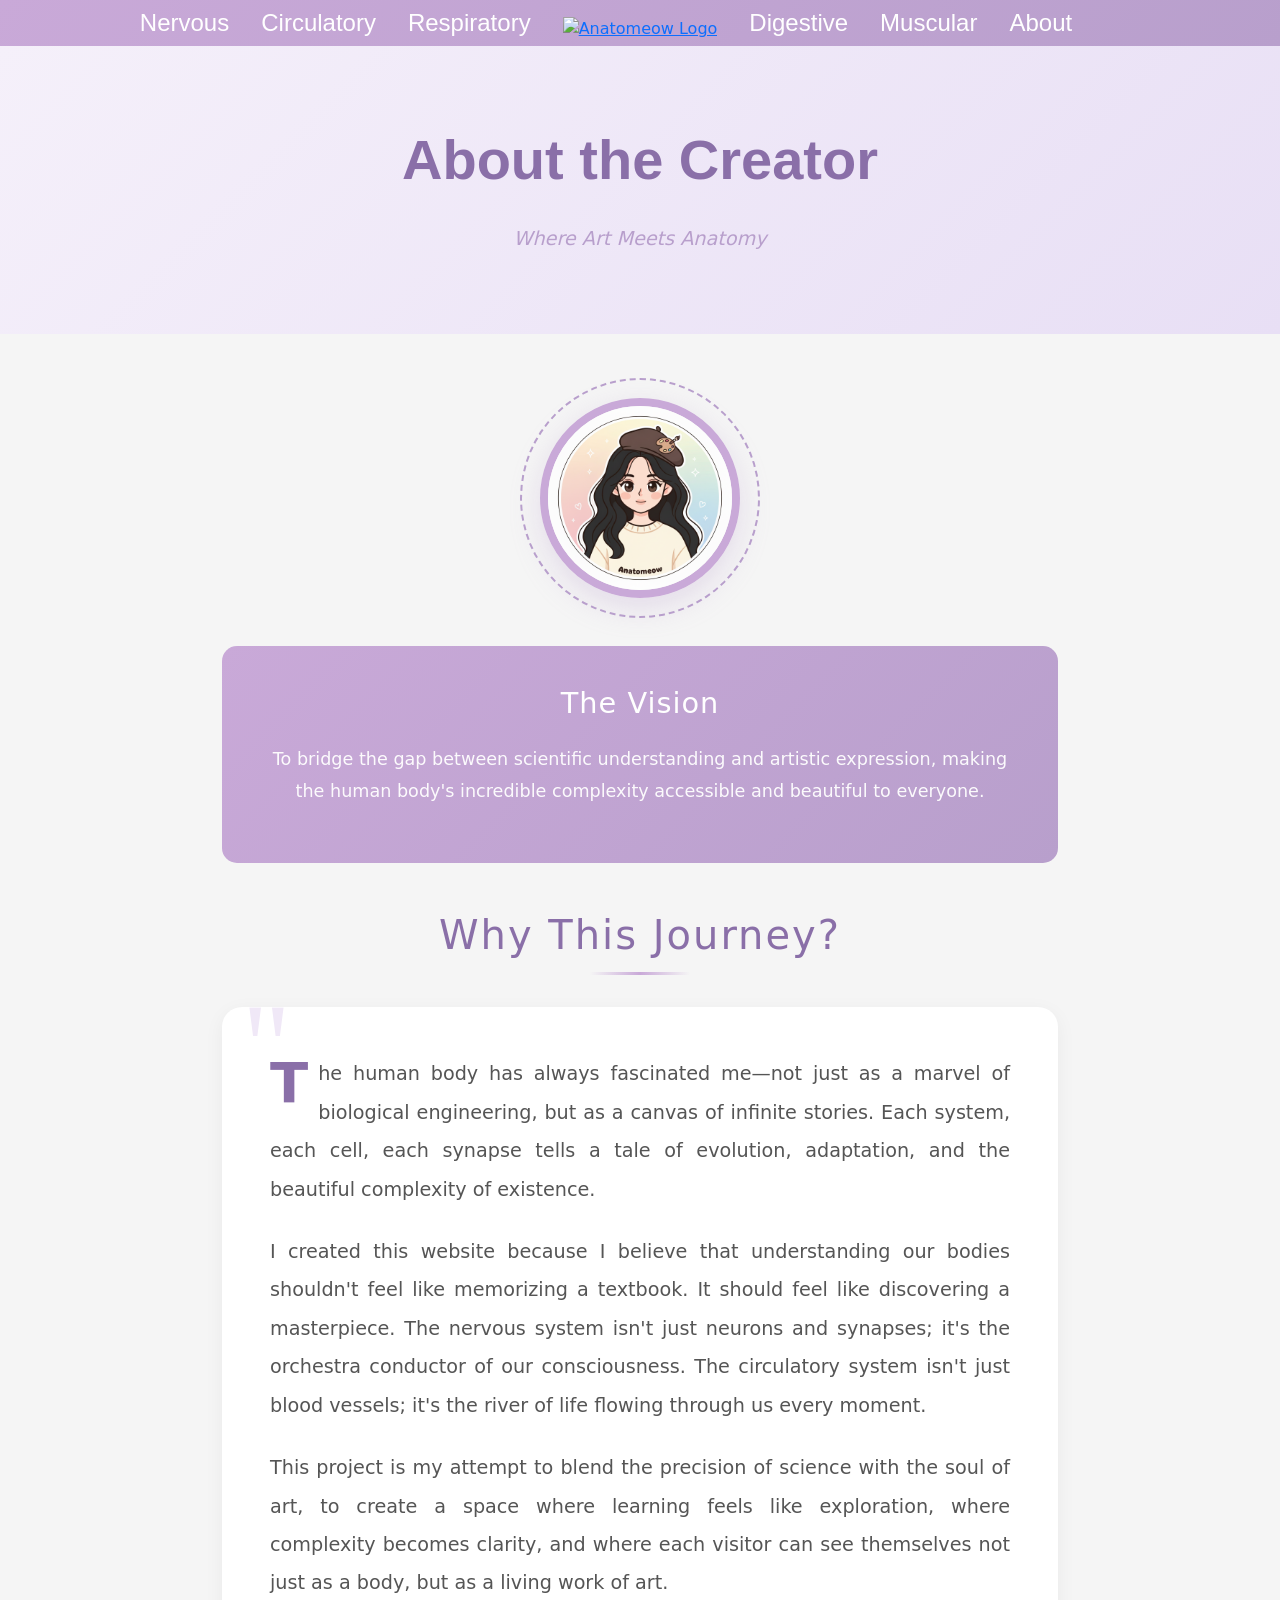
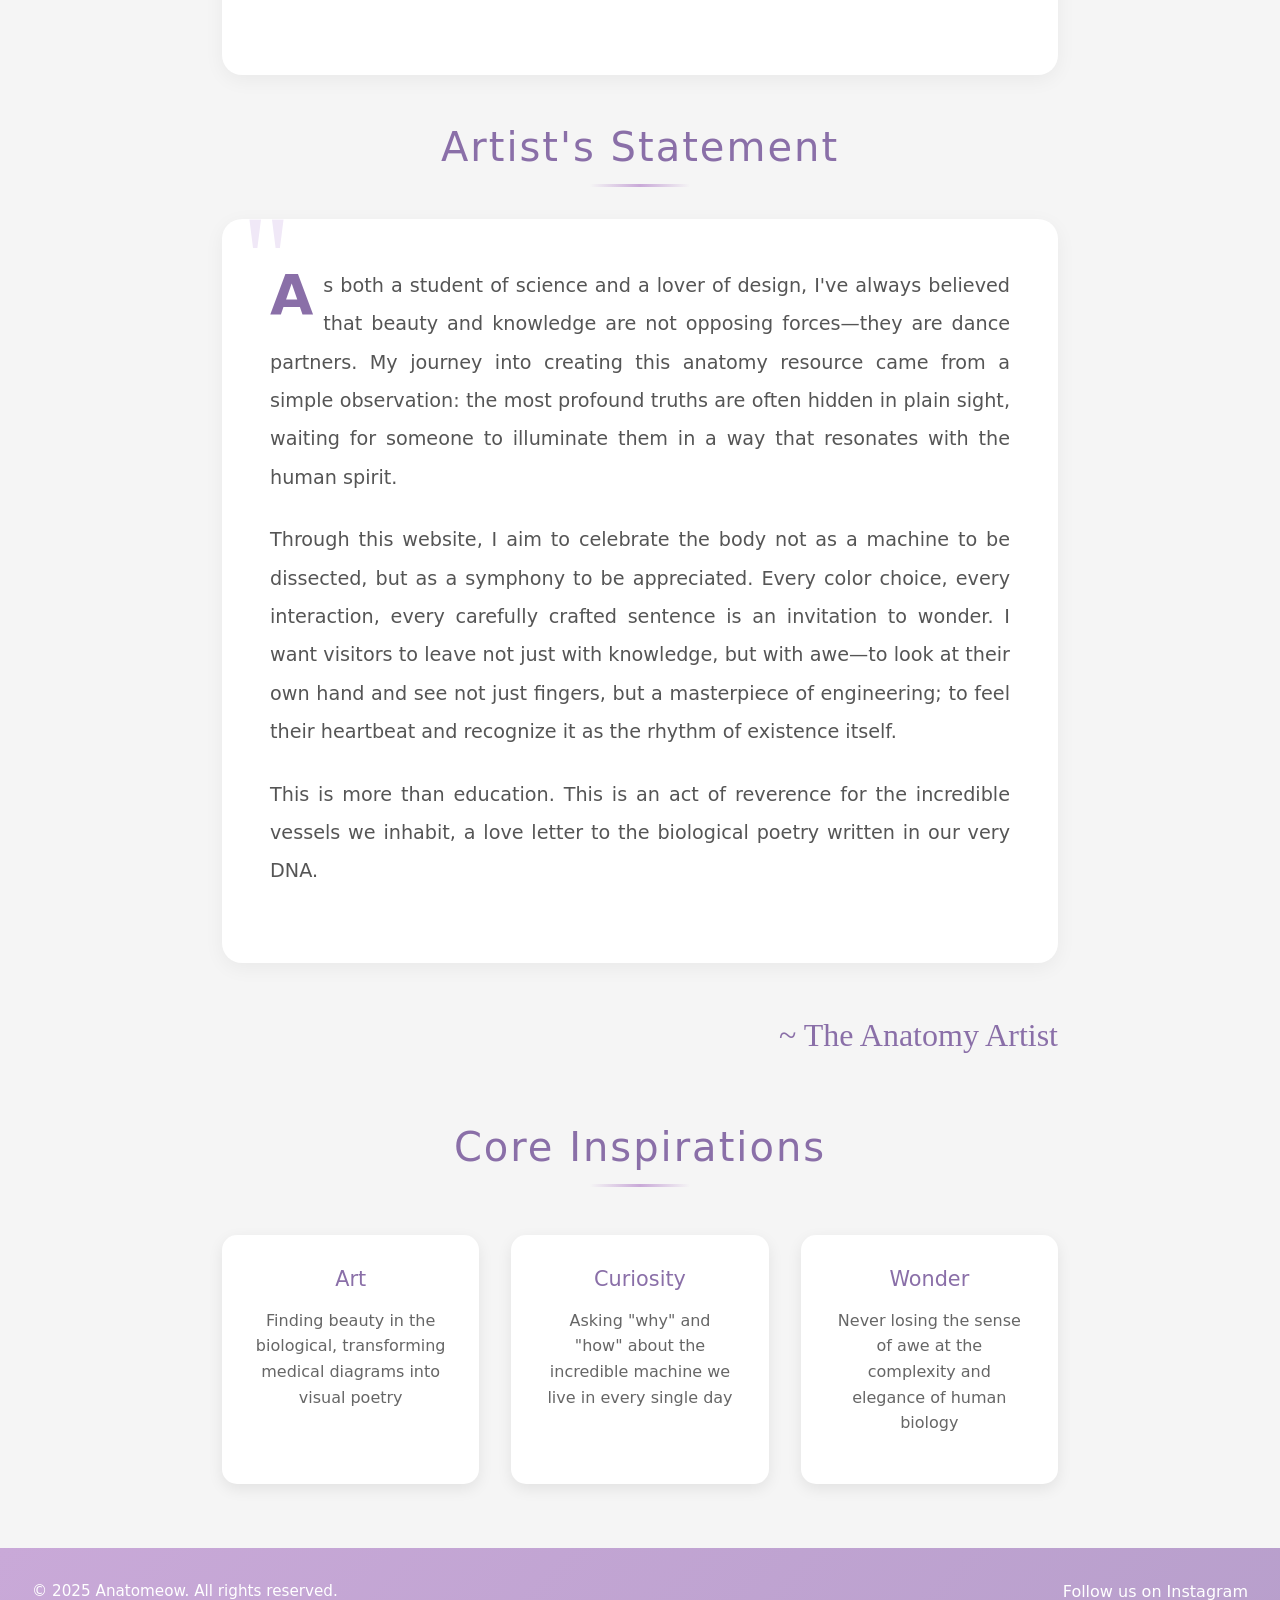
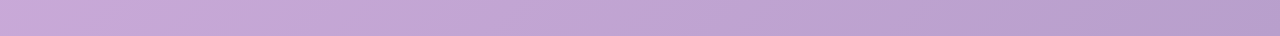
==== about.html @ 86edbc6d "alpha 0.1" ====
<!DOCTYPE html>
<html lang="en">
<head>
    <meta charset="UTF-8">
    <meta name="viewport" content="width=device-width, initial-scale=1.0">
    <title>About - Anatomeow</title>
    <link href="https://cdn.jsdelivr.net/npm/bootstrap@5.3.0/dist/css/bootstrap.min.css" rel="stylesheet">
    <link href="https://fonts.cdnfonts.com/css/more-sugar" rel="stylesheet">
    <link rel="stylesheet" href="css/icons.min.css">
    <link rel="stylesheet" href="css/styles.min.css">
</head>
<body>
    <!-- Header Placeholder -->
    <div id="header-placeholder"></div>

    <!-- Hero Section -->
    <section class="about-hero">
        <div class="container">
            <h1 class="detail-title" style="color: #8a6fa8;">About the Creator</h1>
            <p style="font-size: 1.2rem; color: #b89fcc; font-style: italic;">Where Art Meets Anatomy</p>
        </div>
    </section>

    <!-- Main Content -->
    <main class="main-content">
        <div class="about-container">
            <!-- Author Photo -->
            <div class="author-photo-wrapper">
                <div class="decorative-circle"></div>
                <img src="images/selfie.png" alt="Author Photo" class="author-photo" id="authorPhoto">
            </div>

            <!-- Mission Statement -->
            <div class="mission-box">
                <h3>The Vision</h3>
                <p>To bridge the gap between scientific understanding and artistic expression, making the human body's incredible complexity accessible and beautiful to everyone.</p>
            </div>

            <!-- Why This Website -->
            <h2 class="section-title">Why This Journey?</h2>
            <div class="artist-statement">
                <p>The human body has always fascinated me—not just as a marvel of biological engineering, but as a canvas of infinite stories. Each system, each cell, each synapse tells a tale of evolution, adaptation, and the beautiful complexity of existence.</p>
                
                <p>I created this website because I believe that understanding our bodies shouldn't feel like memorizing a textbook. It should feel like discovering a masterpiece. The nervous system isn't just neurons and synapses; it's the orchestra conductor of our consciousness. The circulatory system isn't just blood vessels; it's the river of life flowing through us every moment.</p>
                
                <p>This project is my attempt to blend the precision of science with the soul of art, to create a space where learning feels like exploration, where complexity becomes clarity, and where each visitor can see themselves not just as a body, but as a living work of art.</p>
            </div>

            <!-- Personal Statement -->
            <h2 class="section-title">Artist's Statement</h2>
            <div class="artist-statement">
                <p>As both a student of science and a lover of design, I've always believed that beauty and knowledge are not opposing forces—they are dance partners. My journey into creating this anatomy resource came from a simple observation: the most profound truths are often hidden in plain sight, waiting for someone to illuminate them in a way that resonates with the human spirit.</p>
                
                <p>Through this website, I aim to celebrate the body not as a machine to be dissected, but as a symphony to be appreciated. Every color choice, every interaction, every carefully crafted sentence is an invitation to wonder. I want visitors to leave not just with knowledge, but with awe—to look at their own hand and see not just fingers, but a masterpiece of engineering; to feel their heartbeat and recognize it as the rhythm of existence itself.</p>
                
                <p>This is more than education. This is an act of reverence for the incredible vessels we inhabit, a love letter to the biological poetry written in our very DNA.</p>
            </div>

            <div class="signature">~ The Anatomy Artist</div>

            <!-- Inspiration -->
            <h2 class="section-title" style="margin-top: 4rem;">Core Inspirations</h2>
            <div class="inspiration-grid">
                <div class="inspiration-card">
                    <i class="bi bi-palette"></i>
                    <h4>Art</h4>
                    <p>Finding beauty in the biological, transforming medical diagrams into visual poetry</p>
                </div>
                <div class="inspiration-card">
                    <i class="bi bi-lightbulb"></i>
                    <h4>Curiosity</h4>
                    <p>Asking "why" and "how" about the incredible machine we live in every single day</p>
                </div>
                <div class="inspiration-card">
                    <i class="bi bi-heart-pulse"></i>
                    <h4>Wonder</h4>
                    <p>Never losing the sense of awe at the complexity and elegance of human biology</p>
                </div>
            </div>
        </div>
    </main>

    <!-- Footer Placeholder -->
    <div id="footer-placeholder"></div>

    <script src="https://cdn.jsdelivr.net/npm/bootstrap@5.3.0/dist/js/bootstrap.bundle.min.js"></script>
    <script src="scripts/common.js"></script>
    <script>
        async function initPage() {
            await loadHeaderFooter();
        }
        
        if (document.readyState === 'loading') {
            document.addEventListener('DOMContentLoaded', initPage);
        } else {
            initPage();
        }
    </script>
</body>
</html>
---- css/icons.min.css ----
@font-face{font-display:block;font-family:icomoon;src:url('./fonts/icons.woff?nrtchb') format('woff')}.bi::before,[class*=" bi-"]::before,[class^=bi-]::before{display:inline-block;font-family:icomoon!important;font-style:normal;font-weight:400!important;font-variant:normal;text-transform:none;line-height:1;vertical-align:-.125em;-webkit-font-smoothing:antialiased;-moz-osx-font-smoothing:grayscale}.bi-chevron-right:before{content:"\e900"}.bi-chevron-left:before{content:"\e901"}.bi-list:before{content:"\e902"}.bi-shield:before{content:"\e903"}.bi-pancreas:before{content:"\e904"}.bi-gallbladder:before{content:"\e905"}.bi-stomach:before{content:"\e906"}.bi-pharynx:before{content:"\e907"}.bi-larynx:before{content:"\e908"}.bi-mouth:before{content:"\e909"}.bi-lungs:before{content:"\e90a"}.bi-trachea:before{content:"\e90b"}.bi-circulatory:before{content:"\e90c"}.bi-flow:before{content:"\e90d"}.bi-circle-flow:before{content:"\e90e"}.bi-brain-head:before{content:"\e90f"}.bi-brain-nerves:before{content:"\e910"}.bi-brain-dience:before{content:"\e911"}.bi-brain:before{content:"\e912"}.bi-blood-vessel:before{content:"\e913"}.bi-blood-drop:before{content:"\e914"}.bi-heart-organ:before{content:"\e915"}.bi-spine:before{content:"\e916"}.bi-head:before{content:"\e917"}.bi-liver:before{content:"\e918"}.bi-colon:before{content:"\e919"}.bi-neurology:before{content:"\e91a"}.bi-nerve:before{content:"\e91b"}.bi-book:before{content:"\e91c"}.bi-nose:before{content:"\e91d"}.bi-throat:before{content:"\e91e"}
---- css/styles.min.css ----
body{display:flex;flex-direction:column;min-height:100vh;margin:0}.header{background:linear-gradient(135deg,#c9a9d8 0,#b89fcc 100%);padding:.3rem 0;box-shadow:0 2px 10px rgba(0,0,0,.1)}.header-container{display:flex;align-items:flex-end;justify-content:space-between;max-width:1400px;margin:0 auto;padding:0 2rem}.logo-section{flex:0 0 auto}.logo-section img{width:160px;height:auto;cursor:pointer;object-fit:contain}.nav-left,.nav-right{display:flex;gap:2rem;flex:1;align-items:flex-end}.nav-left{justify-content:flex-end;padding-right:2rem}.nav-right{justify-content:flex-start;padding-left:2rem}.nav-link{color:#fff!important;text-decoration:none;font-family:'More Sugar',sans-serif;font-size:1.5rem;transition:all .3s ease;white-space:nowrap;position:relative}.nav-link:hover{font-size:1.7rem;font-weight:700}.mobile-menu-toggle{display:none;background:0 0;border:none;color:#fff;font-size:2rem;cursor:pointer}.mobile-nav{display:none;background:linear-gradient(135deg,#c9a9d8 0,#b89fcc 100%);padding:1rem 2rem}.mobile-nav.show{display:block}.mobile-nav a{display:block;padding:.75rem 0;color:#fff!important;text-decoration:none;font-family:'More Sugar';font-size:1.3rem;font-style:italic;border-bottom:1px solid rgba(255,255,255,.2);transition:all .3s ease}.mobile-nav a:hover{font-size:1.5rem;font-weight:700;padding-left:.5rem}.main-content{flex:1;background-color:#f5f5f5;padding:1rem 0}.home-hero{background:linear-gradient(135deg,#f5f0fa 0,#e8dff5 100%);padding:4rem 2rem;text-align:center;position:relative;overflow:hidden}.home-hero::before{content:'';position:absolute;top:-50%;right:-10%;width:500px;height:500px;background:radial-gradient(circle,rgba(201,169,216,.1) 0,transparent 70%);border-radius:50%;pointer-events:none}.home-hero::after{content:'';position:absolute;bottom:-50%;left:-10%;width:500px;height:500px;background:radial-gradient(circle,rgba(201,169,216,.1) 0,transparent 70%);border-radius:50%;pointer-events:none}.hero-content{max-width:800px;margin:0 auto;position:relative;z-index:1}.hero-title{font-size:3.5rem;font-family:'More Sugar',sans-serif;font-weight:300;color:#8a6fa8;letter-spacing:3px;margin-bottom:1rem;animation:fadeInDown 1s ease}.hero-subtitle{font-size:1.8rem;color:#b89fcc;font-style:italic;font-family:'Brush Script MT',cursive;margin-bottom:2rem;animation:fadeInUp 1s ease .2s both}.hero-divider{width:100px;height:3px;background:linear-gradient(90deg,transparent,#c9a9d8,transparent);margin:0 auto 2rem;animation:fadeIn 1s ease .4s both}.hero-description{font-size:1.2rem;line-height:1.8;color:#666;max-width:600px;margin:0 auto;animation:fadeIn 1s ease .6s both}@keyframes fadeInDown{from{opacity:0;transform:translateY(-30px)}to{opacity:1;transform:translateY(0)}}@keyframes fadeInUp{from{opacity:0;transform:translateY(30px)}to{opacity:1;transform:translateY(0)}}@keyframes fadeIn{from{opacity:0}to{opacity:1}}.systems-container{max-width:1400px;margin:0 auto;padding:0 2rem}.systems-row{display:flex;gap:2rem;justify-content:center;flex-wrap:wrap}.system-card{flex:1 1 auto;min-width:180px;max-width:220px;cursor:pointer;transition:transform .3s ease;text-decoration:none}.system-card:hover{transform:translateY(-10px)}.system-card img{width:100%;height:auto;border-radius:15px;box-shadow:0 4px 15px rgba(0,0,0,.1)}.system-name{text-align:center;margin-top:1rem;font-family:'More Sugar',cursive;font-size:1.5rem;font-style:italic}.system-card:first-child .system-name{color:#9b7fb9}.system-card:nth-child(2) .system-name{color:#e89b9b}.system-card:nth-child(3) .system-name{color:#8bc9d9}.system-card:nth-child(4) .system-name{color:#a8c99b}.system-card:nth-child(5) .system-name{color:#e8a8c9}.detail-container{max-width:1400px;margin:0 auto;padding:0 2rem}.detail-title{font-size:3.5rem;font-weight:700;color:#333;margin-bottom:2rem;margin-top:1rem;text-align:center;font-family:'More Sugar',sans-serif}.detail-subtitle{font-size:1.3rem;color:#666;text-align:center;margin-bottom:3rem}.icon-menu-container{position:relative;margin:1rem 0 1rem 0}.scroll-arrow{position:absolute;top:50%;transform:translateY(-50%);background:rgba(255,255,255,.95);border:1px solid #ddd;border-radius:50%;width:40px;height:40px;display:flex;align-items:center;justify-content:center;cursor:pointer;z-index:10;transition:all .3s ease;box-shadow:0 2px 8px rgba(0,0,0,.1)}.scroll-arrow:hover{background:#fff;box-shadow:0 4px 12px rgba(0,0,0,.15)}.scroll-arrow.left{left:-20px}.scroll-arrow.right{right:-20px}.scroll-arrow i{font-size:1.2rem;color:#333}.scroll-arrow.hidden{display:none}.icon-menu-wrapper{overflow-x:auto;overflow-y:hidden;scrollbar-width:none;-ms-overflow-style:none;scroll-behavior:smooth}.icon-menu-wrapper::-webkit-scrollbar{display:none}.icon-menu{display:flex;gap:1.5rem;padding:1rem 0;justify-content:center;min-width:min-content;margin:0 auto}.icon-item{display:flex;flex-direction:column;align-items:center;cursor:pointer;transition:transform .3s ease;min-width:100px}.icon-item:hover{transform:translateY(-5px)}.icon-item.active{transform:translateY(-5px)}.icon-circle{width:80px;height:80px;border-radius:50%;background-color:#e8e8e8;display:flex;align-items:center;justify-content:center;margin-bottom:.75rem;transition:background-color .3s ease}.icon-circle i{font-size:2.5rem;color:#666}.icon-item.active .icon-circle i{color:#fff}.icon-label{font-size:.95rem;color:#666;text-align:center;font-weight:500}.nervous-page .detail-title{color:#9b7fb9}.nervous-page .icon-item.active .icon-circle{background-color:#9b7fb9}.nervous-page .icon-item.active .icon-label{color:#9b7fb9;font-weight:600}.circulatory-page .detail-title{color:#e89b9b}.circulatory-page .icon-item.active .icon-circle{background-color:#e89b9b}.circulatory-page .icon-item.active .icon-label{color:#e89b9b;font-weight:600}.respiratory-page .detail-title{color:#8bc9d9}.respiratory-page .icon-item.active .icon-circle{background-color:#8bc9d9}.respiratory-page .icon-item.active .icon-label{color:#8bc9d9;font-weight:600}.digestive-page .detail-title{color:#a8c99b}.digestive-page .icon-item.active .icon-circle{background-color:#a8c99b}.digestive-page .icon-item.active .icon-label{color:#a8c99b;font-weight:600}.muscular-page .detail-title{color:#e8a8c9}.muscular-page .icon-item.active .icon-circle{background-color:#e8a8c9}.muscular-page .icon-item.active .icon-label{color:#e8a8c9;font-weight:600}.main-image-container{text-align:center;margin:3rem 0;background:#fff;padding:3rem;border-radius:20px}.main-image{max-width:100%;height:auto;max-height:900px;object-fit:contain}.text-menu-container{position:relative;margin:3rem 0;border-bottom:1px solid #e0e0e0}.text-menu-wrapper{overflow-x:auto;scrollbar-width:none;-ms-overflow-style:none;scroll-behavior:smooth}.text-menu-wrapper::-webkit-scrollbar{display:none}.text-menu{display:flex;gap:2rem;justify-content:center;min-width:min-content;margin:0 auto}.text-menu-item{padding:1rem .5rem;cursor:pointer;border-bottom:3px solid transparent;transition:all .3s ease;white-space:nowrap;font-size:1.1rem;color:#666;font-weight:500}.nervous-page .text-menu-item.active,.nervous-page .text-menu-item:hover{color:#9b7fb9}.nervous-page .text-menu-item.active{border-bottom-color:#9b7fb9;font-weight:600}.circulatory-page .text-menu-item.active,.circulatory-page .text-menu-item:hover{color:#e89b9b}.circulatory-page .text-menu-item.active{border-bottom-color:#e89b9b;font-weight:600}.respiratory-page .text-menu-item.active,.respiratory-page .text-menu-item:hover{color:#8bc9d9}.respiratory-page .text-menu-item.active{border-bottom-color:#8bc9d9;font-weight:600}.digestive-page .text-menu-item.active,.digestive-page .text-menu-item:hover{color:#a8c99b}.digestive-page .text-menu-item.active{border-bottom-color:#a8c99b;font-weight:600}.muscular-page .text-menu-item.active,.muscular-page .text-menu-item:hover{color:#e8a8c9}.muscular-page .text-menu-item.active{border-bottom-color:#e8a8c9;font-weight:600}.content-section{background:#fff;padding:3rem;border-radius:20px;margin:2rem 0}.content-section h3{font-size:2rem;color:#333;margin-bottom:1.5rem}.content-section p{font-size:1.1rem;line-height:1.8;color:#666}.action-buttons{display:flex;gap:1.5rem;justify-content:center;margin:3rem 0}.btn-primary-custom{background:linear-gradient(135deg,#c9a9d8 0,#b89fcc 100%);color:#fff;padding:.875rem 2rem;border-radius:25px;border:none;font-size:1.1rem;cursor:pointer;transition:all .3s ease;text-decoration:none;display:inline-block;text-align:center}.btn-primary-custom:hover{background:linear-gradient(135deg,#b89fcc 0,#a88ebc 100%);transform:translateY(-2px);box-shadow:0 4px 12px rgba(185,159,204,.4)}footer{background:linear-gradient(135deg,#c9a9d8 0,#b89fcc 100%);color:#fff;padding:2rem 0;margin-top:auto}.footer-content{max-width:1400px;margin:0 auto;padding:0 2rem;display:flex;justify-content:space-between;align-items:center}.copyright{font-size:.95rem}.instagram-link{color:#fff;text-decoration:none;display:flex;align-items:center;gap:.5rem;transition:opacity .3s}.instagram-link:hover{opacity:.8}.instagram-link i{font-size:1.5rem}.about-hero{background:linear-gradient(135deg,#f5f0fa 0,#e8dff5 100%);padding:4rem 0;text-align:center}.about-container{max-width:900px;margin:0 auto;padding:3rem 2rem}.author-photo-wrapper{text-align:center;margin-bottom:3rem;position:relative}.author-photo{width:200px;height:200px;border-radius:50%;object-fit:cover;border:8px solid #c9a9d8;box-shadow:0 10px 30px rgba(185,159,204,.3);transition:transform .3s ease}.author-photo:hover{transform:scale(1.05)}.decorative-circle{position:absolute;width:240px;height:240px;border:2px dashed #b89fcc;border-radius:50%;top:50%;left:50%;transform:translate(-50%,-50%);animation:rotate 20s linear infinite;pointer-events:none}@keyframes rotate{from{transform:translate(-50%,-50%) rotate(0)}to{transform:translate(-50%,-50%) rotate(360deg)}}.section-title{font-size:2.5rem;color:#8a6fa8;margin-bottom:2rem;text-align:center;font-weight:300;letter-spacing:2px;position:relative;padding-bottom:1rem}.section-title::after{content:'';position:absolute;bottom:0;left:50%;transform:translateX(-50%);width:100px;height:3px;background:linear-gradient(90deg,transparent,#c9a9d8,transparent)}.artist-statement{background:#fff;padding:3rem;border-radius:20px;box-shadow:0 5px 20px rgba(0,0,0,.05);margin-bottom:3rem;position:relative;overflow:hidden}.artist-statement::before{content:'"';position:absolute;top:-20px;left:20px;font-size:120px;color:#f0e8f7;font-family:Georgia,serif;line-height:1}.artist-statement p{font-size:1.2rem;line-height:2;color:#555;margin-bottom:1.5rem;text-align:justify;position:relative;z-index:1}.artist-statement p:first-of-type::first-letter{font-size:3.5rem;font-weight:700;float:left;line-height:1;margin-right:10px;color:#8a6fa8}.mission-box{background:linear-gradient(135deg,#c9a9d8 0,#b89fcc 100%);color:#fff;padding:2.5rem;border-radius:15px;margin-bottom:3rem;text-align:center}.mission-box h3{font-size:1.8rem;margin-bottom:1.5rem;font-weight:300;letter-spacing:1px}.mission-box p{font-size:1.1rem;line-height:1.8;opacity:.95}.signature{text-align:right;font-family:'Brush Script MT',cursive;font-size:2rem;color:#8a6fa8;margin-top:2rem}.inspiration-grid{display:grid;grid-template-columns:repeat(auto-fit,minmax(250px,1fr));gap:2rem;margin-top:3rem}.inspiration-card{background:#fff;padding:2rem;border-radius:15px;box-shadow:0 5px 15px rgba(0,0,0,.08);text-align:center;transition:transform .3s ease}.inspiration-card:hover{transform:translateY(-10px)}.inspiration-card i{font-size:3rem;color:#c9a9d8;margin-bottom:1rem}.inspiration-card h4{color:#8a6fa8;margin-bottom:1rem;font-size:1.3rem}.inspiration-card p{color:#666;line-height:1.6}@media (max-width:992px){.nav-left,.nav-right{display:none}.mobile-menu-toggle{display:block;position:absolute;right:2rem;top:1.5rem}.header-container{justify-content:center}.systems-row{flex-direction:column;align-items:center}.system-card{max-width:400px;width:100%}.detail-title{font-size:2.5rem}.icon-menu{justify-content:center}.text-menu{justify-content:center}.main-image-container{padding:1.5rem}.content-section{padding:1.5rem}.footer-content{flex-direction:column;gap:1rem;text-align:center}.action-buttons{flex-direction:column;align-items:center}.btn-primary-custom,.btn-secondary-custom{width:100%;max-width:300px}}.table-responsive{overflow-x:auto;-webkit-overflow-scrolling:touch}table{width:100%;min-width:500px;border-collapse:collapse}td,th{border:1px solid #ddd;padding:8px;text-align:left;white-space:nowrap}th{background-color:#f2f2f2;font-weight:700}table td:first-child,table th:first-child{width:5%}table td:nth-child(3),table th:nth-child(3){width:15%}@media (max-width:768px){.about-hero{padding:2rem 0}.section-title{font-size:2rem}.artist-statement{padding:2rem}.artist-statement p{font-size:1.1rem;text-align:left}.inspiration-grid{grid-template-columns:1fr}}@media (max-width:576px){.nav-link{font-size:1.2rem}.logo-section img{width:90px;height:auto}.system-name{font-size:1.3rem}.detail-title{font-size:2rem}.icon-circle{width:60px;height:60px}.icon-circle i{font-size:2rem}.action-buttons{flex-direction:column;align-items:center}.btn-primary-custom,.btn-secondary-custom{width:100%;max-width:300px}}
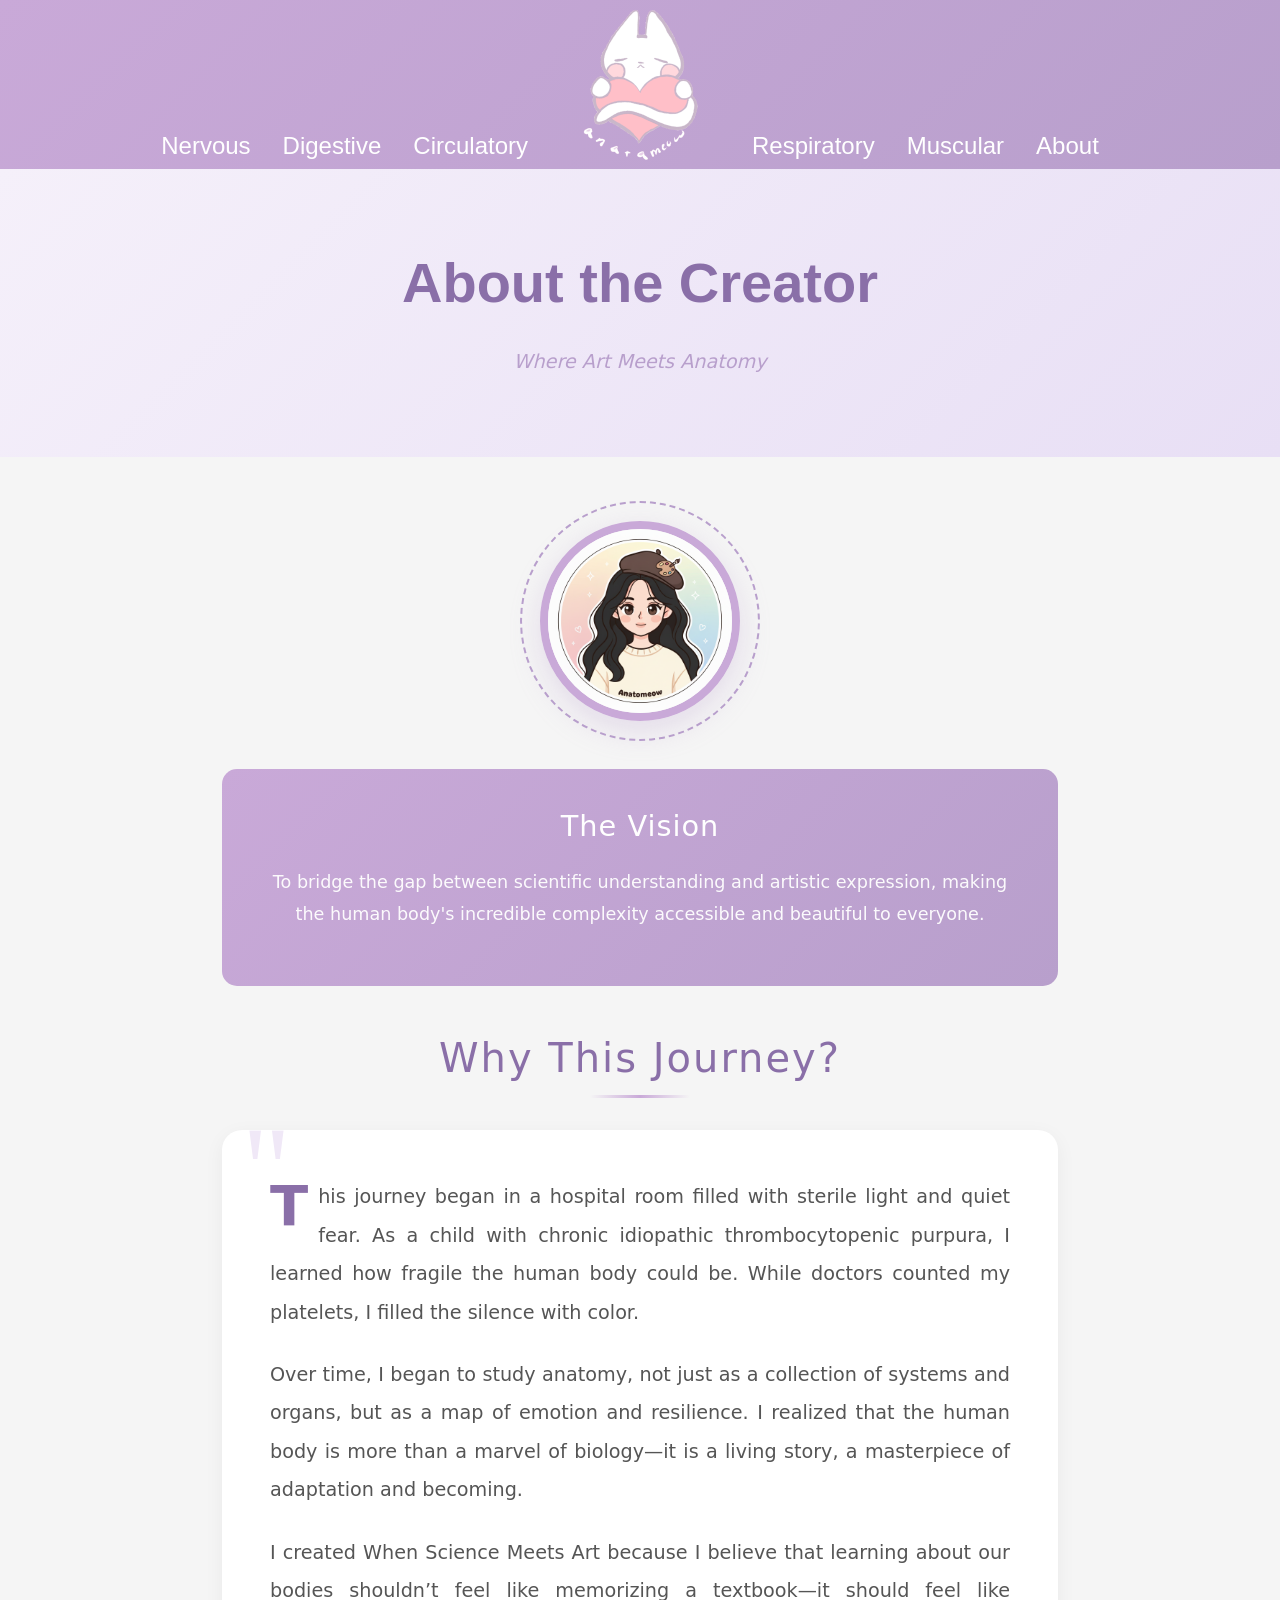
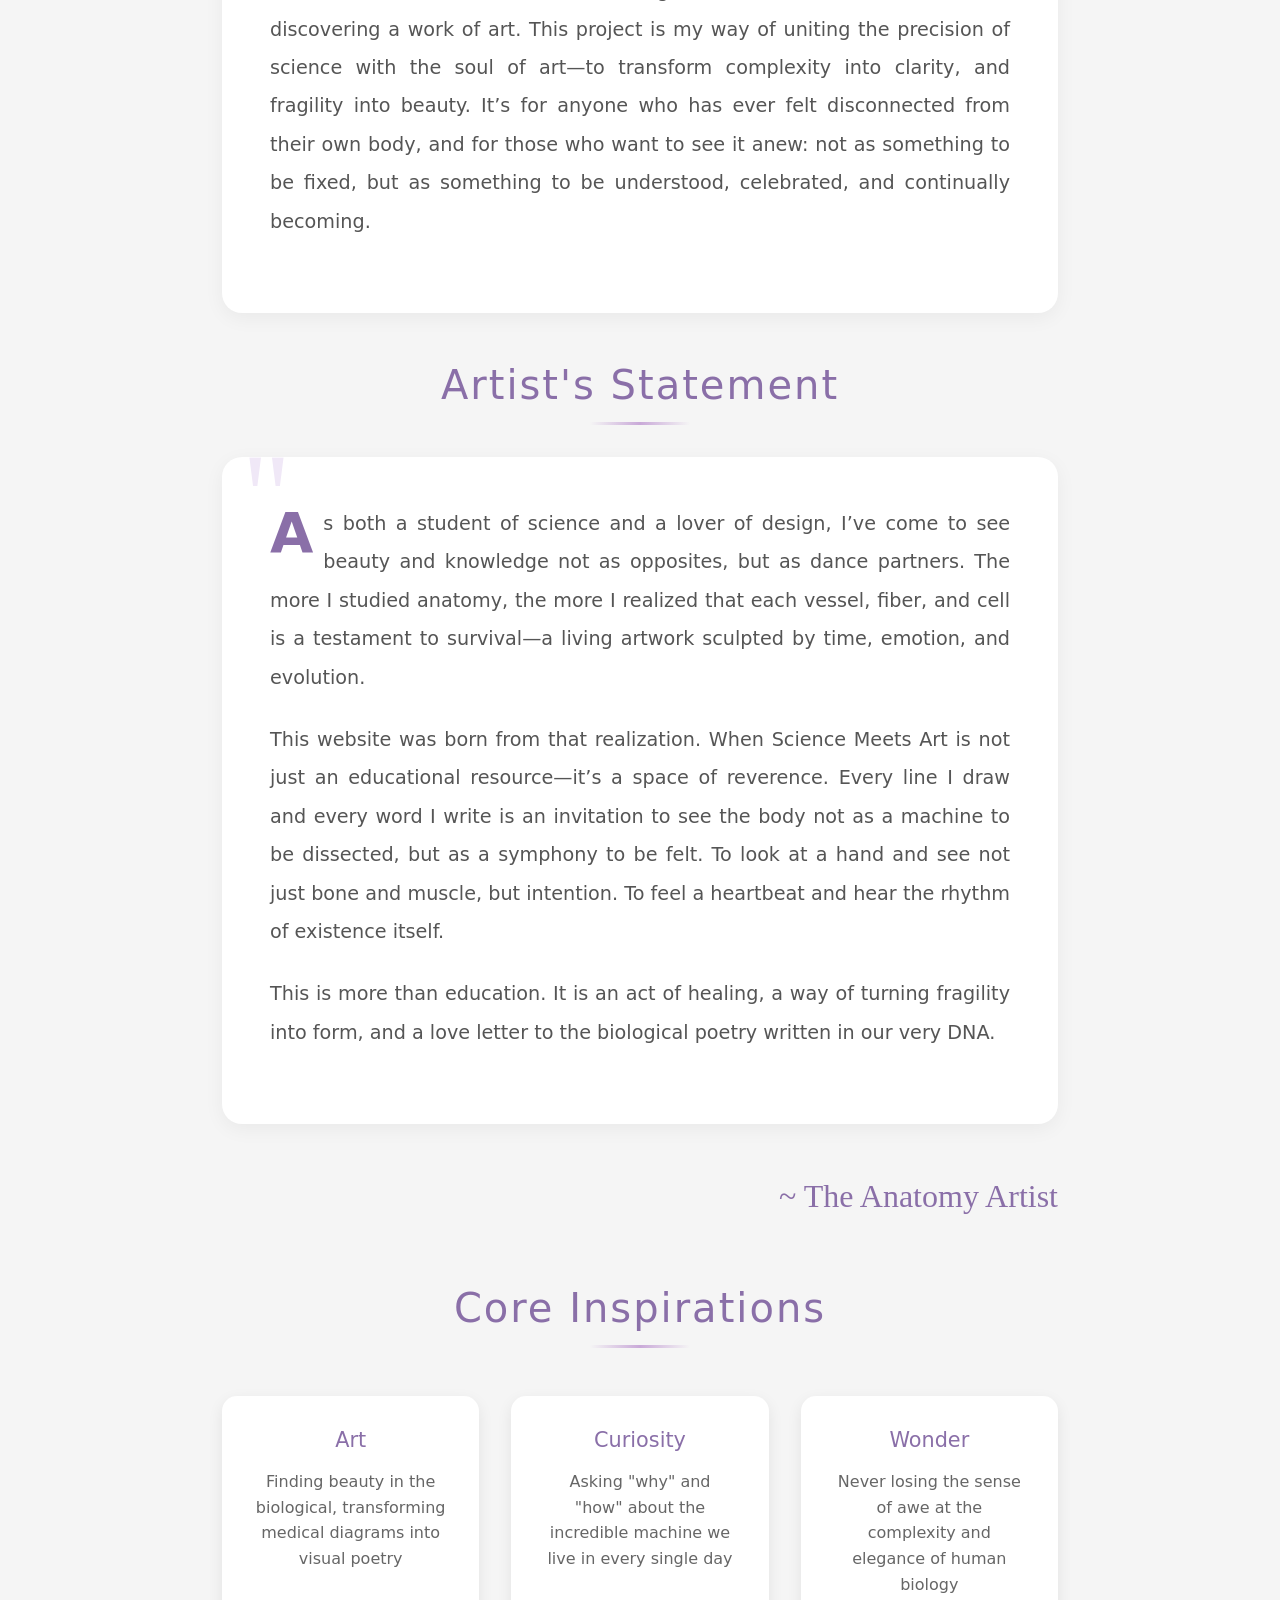
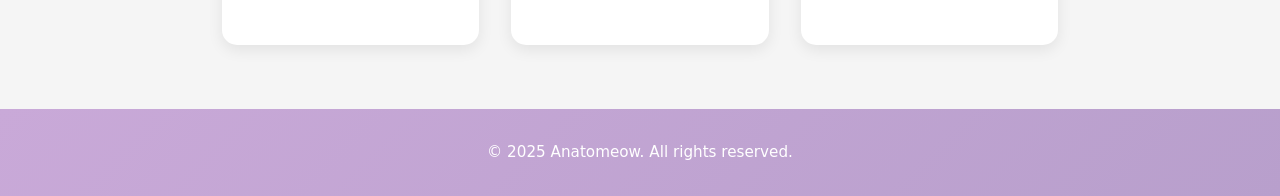
==== commit bb4213ce: "alpha 0.2" ====
--- a/about.html
+++ b/about.html
@@ -39,21 +39,21 @@
             <!-- Why This Website -->
             <h2 class="section-title">Why This Journey?</h2>
             <div class="artist-statement">
-                <p>The human body has always fascinated me—not just as a marvel of biological engineering, but as a canvas of infinite stories. Each system, each cell, each synapse tells a tale of evolution, adaptation, and the beautiful complexity of existence.</p>
+                <p>This journey began in a hospital room filled with sterile light and quiet fear. As a child with chronic idiopathic thrombocytopenic purpura, I learned how fragile the human body could be. While doctors counted my platelets, I filled the silence with color.</p>
                 
-                <p>I created this website because I believe that understanding our bodies shouldn't feel like memorizing a textbook. It should feel like discovering a masterpiece. The nervous system isn't just neurons and synapses; it's the orchestra conductor of our consciousness. The circulatory system isn't just blood vessels; it's the river of life flowing through us every moment.</p>
+                <p>Over time, I began to study anatomy, not just as a collection of systems and organs, but as a map of emotion and resilience. I realized that the human body is more than a marvel of biology—it is a living story, a masterpiece of adaptation and becoming.</p>
                 
-                <p>This project is my attempt to blend the precision of science with the soul of art, to create a space where learning feels like exploration, where complexity becomes clarity, and where each visitor can see themselves not just as a body, but as a living work of art.</p>
+                <p>I created When Science Meets Art because I believe that learning about our bodies shouldn’t feel like memorizing a textbook—it should feel like discovering a work of art. This project is my way of uniting the precision of science with the soul of art—to transform complexity into clarity, and fragility into beauty. It’s for anyone who has ever felt disconnected from their own body, and for those who want to see it anew: not as something to be fixed, but as something to be understood, celebrated, and continually becoming.</p>
             </div>
 
             <!-- Personal Statement -->
             <h2 class="section-title">Artist's Statement</h2>
             <div class="artist-statement">
-                <p>As both a student of science and a lover of design, I've always believed that beauty and knowledge are not opposing forces—they are dance partners. My journey into creating this anatomy resource came from a simple observation: the most profound truths are often hidden in plain sight, waiting for someone to illuminate them in a way that resonates with the human spirit.</p>
+                <p>As both a student of science and a lover of design, I’ve come to see beauty and knowledge not as opposites, but as dance partners. The more I studied anatomy, the more I realized that each vessel, fiber, and cell is a testament to survival—a living artwork sculpted by time, emotion, and evolution.</p>
                 
-                <p>Through this website, I aim to celebrate the body not as a machine to be dissected, but as a symphony to be appreciated. Every color choice, every interaction, every carefully crafted sentence is an invitation to wonder. I want visitors to leave not just with knowledge, but with awe—to look at their own hand and see not just fingers, but a masterpiece of engineering; to feel their heartbeat and recognize it as the rhythm of existence itself.</p>
+                <p>This website was born from that realization. When Science Meets Art is not just an educational resource—it’s a space of reverence. Every line I draw and every word I write is an invitation to see the body not as a machine to be dissected, but as a symphony to be felt. To look at a hand and see not just bone and muscle, but intention. To feel a heartbeat and hear the rhythm of existence itself.</p>
                 
-                <p>This is more than education. This is an act of reverence for the incredible vessels we inhabit, a love letter to the biological poetry written in our very DNA.</p>
+                <p>This is more than education. It is an act of healing, a way of turning fragility into form, and a love letter to the biological poetry written in our very DNA.</p>
             </div>
 
             <div class="signature">~ The Anatomy Artist</div>
--- a/css/icons.min.css
+++ b/css/icons.min.css
@@ -1 +1 @@
-@font-face{font-display:block;font-family:icomoon;src:url('./fonts/icons.woff?nrtchb') format('woff')}.bi::before,[class*=" bi-"]::before,[class^=bi-]::before{display:inline-block;font-family:icomoon!important;font-style:normal;font-weight:400!important;font-variant:normal;text-transform:none;line-height:1;vertical-align:-.125em;-webkit-font-smoothing:antialiased;-moz-osx-font-smoothing:grayscale}.bi-chevron-right:before{content:"\e900"}.bi-chevron-left:before{content:"\e901"}.bi-list:before{content:"\e902"}.bi-shield:before{content:"\e903"}.bi-pancreas:before{content:"\e904"}.bi-gallbladder:before{content:"\e905"}.bi-stomach:before{content:"\e906"}.bi-pharynx:before{content:"\e907"}.bi-larynx:before{content:"\e908"}.bi-mouth:before{content:"\e909"}.bi-lungs:before{content:"\e90a"}.bi-trachea:before{content:"\e90b"}.bi-circulatory:before{content:"\e90c"}.bi-flow:before{content:"\e90d"}.bi-circle-flow:before{content:"\e90e"}.bi-brain-head:before{content:"\e90f"}.bi-brain-nerves:before{content:"\e910"}.bi-brain-dience:before{content:"\e911"}.bi-brain:before{content:"\e912"}.bi-blood-vessel:before{content:"\e913"}.bi-blood-drop:before{content:"\e914"}.bi-heart-organ:before{content:"\e915"}.bi-spine:before{content:"\e916"}.bi-head:before{content:"\e917"}.bi-liver:before{content:"\e918"}.bi-colon:before{content:"\e919"}.bi-neurology:before{content:"\e91a"}.bi-nerve:before{content:"\e91b"}.bi-book:before{content:"\e91c"}.bi-nose:before{content:"\e91d"}.bi-throat:before{content:"\e91e"}+@font-face{font-display:block;font-family:'icomoon';src:url('./fonts/icons.woff?nrtchb') format('woff')}.bi::before,[class^="bi-"]::before,[class*=" bi-"]::before{display:inline-block;font-family:'icomoon'!important;font-style:normal;font-weight:400!important;font-variant:normal;text-transform:none;line-height:1;vertical-align:-.125em;-webkit-font-smoothing:antialiased;-moz-osx-font-smoothing:grayscale}.bi-arrow-counterclockwise:before{content:"\e924"}.bi-dash:before{content:"\e925"}.bi-plus:before{content:"\e926"}.bi-instagram:before{content:"\e900"}.bi-facebook:before{content:"\e901"}.bi-envelope:before{content:"\e902"}.bi-reddit:before{content:"\e903"}.bi-youtube:before{content:"\e904"}.bi-throat:before{content:"\e905"}.bi-nose:before{content:"\e906"}.bi-book:before{content:"\e907"}.bi-pharynx:before{content:"\e908"}.bi-stomach:before{content:"\e909"}.bi-gallbladder:before{content:"\e90a"}.bi-pancreas:before{content:"\e90b"}.bi-shield:before{content:"\e90c"}.bi-list:before{content:"\e90d"}.bi-chevron-left:before{content:"\e90e"}.bi-chevron-right:before{content:"\e90f"}.bi-nerve:before{content:"\e910"}.bi-neurology:before{content:"\e911"}.bi-colon:before{content:"\e912"}.bi-liver:before{content:"\e913"}.bi-head:before{content:"\e914"}.bi-spine:before{content:"\e915"}.bi-heart-organ:before{content:"\e916"}.bi-blood-drop:before{content:"\e917"}.bi-blood-vessel:before{content:"\e918"}.bi-brain:before{content:"\e919"}.bi-brain-dience:before{content:"\e91a"}.bi-brain-nerves:before{content:"\e91b"}.bi-brain-head:before{content:"\e91c"}.bi-circle-flow:before{content:"\e91d"}.bi-flow:before{content:"\e91e"}.bi-circulatory:before{content:"\e91f"}.bi-trachea:before{content:"\e920"}.bi-lungs:before{content:"\e921"}.bi-mouth:before{content:"\e922"}.bi-larynx:before{content:"\e923"}
--- a/css/styles.min.css
+++ b/css/styles.min.css
@@ -1 +1 @@
-body{display:flex;flex-direction:column;min-height:100vh;margin:0}.header{background:linear-gradient(135deg,#c9a9d8 0,#b89fcc 100%);padding:.3rem 0;box-shadow:0 2px 10px rgba(0,0,0,.1)}.header-container{display:flex;align-items:flex-end;justify-content:space-between;max-width:1400px;margin:0 auto;padding:0 2rem}.logo-section{flex:0 0 auto}.logo-section img{width:160px;height:auto;cursor:pointer;object-fit:contain}.nav-left,.nav-right{display:flex;gap:2rem;flex:1;align-items:flex-end}.nav-left{justify-content:flex-end;padding-right:2rem}.nav-right{justify-content:flex-start;padding-left:2rem}.nav-link{color:#fff!important;text-decoration:none;font-family:'More Sugar',sans-serif;font-size:1.5rem;transition:all .3s ease;white-space:nowrap;position:relative}.nav-link:hover{font-size:1.7rem;font-weight:700}.mobile-menu-toggle{display:none;background:0 0;border:none;color:#fff;font-size:2rem;cursor:pointer}.mobile-nav{display:none;background:linear-gradient(135deg,#c9a9d8 0,#b89fcc 100%);padding:1rem 2rem}.mobile-nav.show{display:block}.mobile-nav a{display:block;padding:.75rem 0;color:#fff!important;text-decoration:none;font-family:'More Sugar';font-size:1.3rem;font-style:italic;border-bottom:1px solid rgba(255,255,255,.2);transition:all .3s ease}.mobile-nav a:hover{font-size:1.5rem;font-weight:700;padding-left:.5rem}.main-content{flex:1;background-color:#f5f5f5;padding:1rem 0}.home-hero{background:linear-gradient(135deg,#f5f0fa 0,#e8dff5 100%);padding:4rem 2rem;text-align:center;position:relative;overflow:hidden}.home-hero::before{content:'';position:absolute;top:-50%;right:-10%;width:500px;height:500px;background:radial-gradient(circle,rgba(201,169,216,.1) 0,transparent 70%);border-radius:50%;pointer-events:none}.home-hero::after{content:'';position:absolute;bottom:-50%;left:-10%;width:500px;height:500px;background:radial-gradient(circle,rgba(201,169,216,.1) 0,transparent 70%);border-radius:50%;pointer-events:none}.hero-content{max-width:800px;margin:0 auto;position:relative;z-index:1}.hero-title{font-size:3.5rem;font-family:'More Sugar',sans-serif;font-weight:300;color:#8a6fa8;letter-spacing:3px;margin-bottom:1rem;animation:fadeInDown 1s ease}.hero-subtitle{font-size:1.8rem;color:#b89fcc;font-style:italic;font-family:'Brush Script MT',cursive;margin-bottom:2rem;animation:fadeInUp 1s ease .2s both}.hero-divider{width:100px;height:3px;background:linear-gradient(90deg,transparent,#c9a9d8,transparent);margin:0 auto 2rem;animation:fadeIn 1s ease .4s both}.hero-description{font-size:1.2rem;line-height:1.8;color:#666;max-width:600px;margin:0 auto;animation:fadeIn 1s ease .6s both}@keyframes fadeInDown{from{opacity:0;transform:translateY(-30px)}to{opacity:1;transform:translateY(0)}}@keyframes fadeInUp{from{opacity:0;transform:translateY(30px)}to{opacity:1;transform:translateY(0)}}@keyframes fadeIn{from{opacity:0}to{opacity:1}}.systems-container{max-width:1400px;margin:0 auto;padding:0 2rem}.systems-row{display:flex;gap:2rem;justify-content:center;flex-wrap:wrap}.system-card{flex:1 1 auto;min-width:180px;max-width:220px;cursor:pointer;transition:transform .3s ease;text-decoration:none}.system-card:hover{transform:translateY(-10px)}.system-card img{width:100%;height:auto;border-radius:15px;box-shadow:0 4px 15px rgba(0,0,0,.1)}.system-name{text-align:center;margin-top:1rem;font-family:'More Sugar',cursive;font-size:1.5rem;font-style:italic}.system-card:first-child .system-name{color:#9b7fb9}.system-card:nth-child(2) .system-name{color:#e89b9b}.system-card:nth-child(3) .system-name{color:#8bc9d9}.system-card:nth-child(4) .system-name{color:#a8c99b}.system-card:nth-child(5) .system-name{color:#e8a8c9}.detail-container{max-width:1400px;margin:0 auto;padding:0 2rem}.detail-title{font-size:3.5rem;font-weight:700;color:#333;margin-bottom:2rem;margin-top:1rem;text-align:center;font-family:'More Sugar',sans-serif}.detail-subtitle{font-size:1.3rem;color:#666;text-align:center;margin-bottom:3rem}.icon-menu-container{position:relative;margin:1rem 0 1rem 0}.scroll-arrow{position:absolute;top:50%;transform:translateY(-50%);background:rgba(255,255,255,.95);border:1px solid #ddd;border-radius:50%;width:40px;height:40px;display:flex;align-items:center;justify-content:center;cursor:pointer;z-index:10;transition:all .3s ease;box-shadow:0 2px 8px rgba(0,0,0,.1)}.scroll-arrow:hover{background:#fff;box-shadow:0 4px 12px rgba(0,0,0,.15)}.scroll-arrow.left{left:-20px}.scroll-arrow.right{right:-20px}.scroll-arrow i{font-size:1.2rem;color:#333}.scroll-arrow.hidden{display:none}.icon-menu-wrapper{overflow-x:auto;overflow-y:hidden;scrollbar-width:none;-ms-overflow-style:none;scroll-behavior:smooth}.icon-menu-wrapper::-webkit-scrollbar{display:none}.icon-menu{display:flex;gap:1.5rem;padding:1rem 0;justify-content:center;min-width:min-content;margin:0 auto}.icon-item{display:flex;flex-direction:column;align-items:center;cursor:pointer;transition:transform .3s ease;min-width:100px}.icon-item:hover{transform:translateY(-5px)}.icon-item.active{transform:translateY(-5px)}.icon-circle{width:80px;height:80px;border-radius:50%;background-color:#e8e8e8;display:flex;align-items:center;justify-content:center;margin-bottom:.75rem;transition:background-color .3s ease}.icon-circle i{font-size:2.5rem;color:#666}.icon-item.active .icon-circle i{color:#fff}.icon-label{font-size:.95rem;color:#666;text-align:center;font-weight:500}.nervous-page .detail-title{color:#9b7fb9}.nervous-page .icon-item.active .icon-circle{background-color:#9b7fb9}.nervous-page .icon-item.active .icon-label{color:#9b7fb9;font-weight:600}.circulatory-page .detail-title{color:#e89b9b}.circulatory-page .icon-item.active .icon-circle{background-color:#e89b9b}.circulatory-page .icon-item.active .icon-label{color:#e89b9b;font-weight:600}.respiratory-page .detail-title{color:#8bc9d9}.respiratory-page .icon-item.active .icon-circle{background-color:#8bc9d9}.respiratory-page .icon-item.active .icon-label{color:#8bc9d9;font-weight:600}.digestive-page .detail-title{color:#a8c99b}.digestive-page .icon-item.active .icon-circle{background-color:#a8c99b}.digestive-page .icon-item.active .icon-label{color:#a8c99b;font-weight:600}.muscular-page .detail-title{color:#e8a8c9}.muscular-page .icon-item.active .icon-circle{background-color:#e8a8c9}.muscular-page .icon-item.active .icon-label{color:#e8a8c9;font-weight:600}.main-image-container{text-align:center;margin:3rem 0;background:#fff;padding:3rem;border-radius:20px}.main-image{max-width:100%;height:auto;max-height:900px;object-fit:contain}.text-menu-container{position:relative;margin:3rem 0;border-bottom:1px solid #e0e0e0}.text-menu-wrapper{overflow-x:auto;scrollbar-width:none;-ms-overflow-style:none;scroll-behavior:smooth}.text-menu-wrapper::-webkit-scrollbar{display:none}.text-menu{display:flex;gap:2rem;justify-content:center;min-width:min-content;margin:0 auto}.text-menu-item{padding:1rem .5rem;cursor:pointer;border-bottom:3px solid transparent;transition:all .3s ease;white-space:nowrap;font-size:1.1rem;color:#666;font-weight:500}.nervous-page .text-menu-item.active,.nervous-page .text-menu-item:hover{color:#9b7fb9}.nervous-page .text-menu-item.active{border-bottom-color:#9b7fb9;font-weight:600}.circulatory-page .text-menu-item.active,.circulatory-page .text-menu-item:hover{color:#e89b9b}.circulatory-page .text-menu-item.active{border-bottom-color:#e89b9b;font-weight:600}.respiratory-page .text-menu-item.active,.respiratory-page .text-menu-item:hover{color:#8bc9d9}.respiratory-page .text-menu-item.active{border-bottom-color:#8bc9d9;font-weight:600}.digestive-page .text-menu-item.active,.digestive-page .text-menu-item:hover{color:#a8c99b}.digestive-page .text-menu-item.active{border-bottom-color:#a8c99b;font-weight:600}.muscular-page .text-menu-item.active,.muscular-page .text-menu-item:hover{color:#e8a8c9}.muscular-page .text-menu-item.active{border-bottom-color:#e8a8c9;font-weight:600}.content-section{background:#fff;padding:3rem;border-radius:20px;margin:2rem 0}.content-section h3{font-size:2rem;color:#333;margin-bottom:1.5rem}.content-section p{font-size:1.1rem;line-height:1.8;color:#666}.action-buttons{display:flex;gap:1.5rem;justify-content:center;margin:3rem 0}.btn-primary-custom{background:linear-gradient(135deg,#c9a9d8 0,#b89fcc 100%);color:#fff;padding:.875rem 2rem;border-radius:25px;border:none;font-size:1.1rem;cursor:pointer;transition:all .3s ease;text-decoration:none;display:inline-block;text-align:center}.btn-primary-custom:hover{background:linear-gradient(135deg,#b89fcc 0,#a88ebc 100%);transform:translateY(-2px);box-shadow:0 4px 12px rgba(185,159,204,.4)}footer{background:linear-gradient(135deg,#c9a9d8 0,#b89fcc 100%);color:#fff;padding:2rem 0;margin-top:auto}.footer-content{max-width:1400px;margin:0 auto;padding:0 2rem;display:flex;justify-content:space-between;align-items:center}.copyright{font-size:.95rem}.instagram-link{color:#fff;text-decoration:none;display:flex;align-items:center;gap:.5rem;transition:opacity .3s}.instagram-link:hover{opacity:.8}.instagram-link i{font-size:1.5rem}.about-hero{background:linear-gradient(135deg,#f5f0fa 0,#e8dff5 100%);padding:4rem 0;text-align:center}.about-container{max-width:900px;margin:0 auto;padding:3rem 2rem}.author-photo-wrapper{text-align:center;margin-bottom:3rem;position:relative}.author-photo{width:200px;height:200px;border-radius:50%;object-fit:cover;border:8px solid #c9a9d8;box-shadow:0 10px 30px rgba(185,159,204,.3);transition:transform .3s ease}.author-photo:hover{transform:scale(1.05)}.decorative-circle{position:absolute;width:240px;height:240px;border:2px dashed #b89fcc;border-radius:50%;top:50%;left:50%;transform:translate(-50%,-50%);animation:rotate 20s linear infinite;pointer-events:none}@keyframes rotate{from{transform:translate(-50%,-50%) rotate(0)}to{transform:translate(-50%,-50%) rotate(360deg)}}.section-title{font-size:2.5rem;color:#8a6fa8;margin-bottom:2rem;text-align:center;font-weight:300;letter-spacing:2px;position:relative;padding-bottom:1rem}.section-title::after{content:'';position:absolute;bottom:0;left:50%;transform:translateX(-50%);width:100px;height:3px;background:linear-gradient(90deg,transparent,#c9a9d8,transparent)}.artist-statement{background:#fff;padding:3rem;border-radius:20px;box-shadow:0 5px 20px rgba(0,0,0,.05);margin-bottom:3rem;position:relative;overflow:hidden}.artist-statement::before{content:'"';position:absolute;top:-20px;left:20px;font-size:120px;color:#f0e8f7;font-family:Georgia,serif;line-height:1}.artist-statement p{font-size:1.2rem;line-height:2;color:#555;margin-bottom:1.5rem;text-align:justify;position:relative;z-index:1}.artist-statement p:first-of-type::first-letter{font-size:3.5rem;font-weight:700;float:left;line-height:1;margin-right:10px;color:#8a6fa8}.mission-box{background:linear-gradient(135deg,#c9a9d8 0,#b89fcc 100%);color:#fff;padding:2.5rem;border-radius:15px;margin-bottom:3rem;text-align:center}.mission-box h3{font-size:1.8rem;margin-bottom:1.5rem;font-weight:300;letter-spacing:1px}.mission-box p{font-size:1.1rem;line-height:1.8;opacity:.95}.signature{text-align:right;font-family:'Brush Script MT',cursive;font-size:2rem;color:#8a6fa8;margin-top:2rem}.inspiration-grid{display:grid;grid-template-columns:repeat(auto-fit,minmax(250px,1fr));gap:2rem;margin-top:3rem}.inspiration-card{background:#fff;padding:2rem;border-radius:15px;box-shadow:0 5px 15px rgba(0,0,0,.08);text-align:center;transition:transform .3s ease}.inspiration-card:hover{transform:translateY(-10px)}.inspiration-card i{font-size:3rem;color:#c9a9d8;margin-bottom:1rem}.inspiration-card h4{color:#8a6fa8;margin-bottom:1rem;font-size:1.3rem}.inspiration-card p{color:#666;line-height:1.6}@media (max-width:992px){.nav-left,.nav-right{display:none}.mobile-menu-toggle{display:block;position:absolute;right:2rem;top:1.5rem}.header-container{justify-content:center}.systems-row{flex-direction:column;align-items:center}.system-card{max-width:400px;width:100%}.detail-title{font-size:2.5rem}.icon-menu{justify-content:center}.text-menu{justify-content:center}.main-image-container{padding:1.5rem}.content-section{padding:1.5rem}.footer-content{flex-direction:column;gap:1rem;text-align:center}.action-buttons{flex-direction:column;align-items:center}.btn-primary-custom,.btn-secondary-custom{width:100%;max-width:300px}}.table-responsive{overflow-x:auto;-webkit-overflow-scrolling:touch}table{width:100%;min-width:500px;border-collapse:collapse}td,th{border:1px solid #ddd;padding:8px;text-align:left;white-space:nowrap}th{background-color:#f2f2f2;font-weight:700}table td:first-child,table th:first-child{width:5%}table td:nth-child(3),table th:nth-child(3){width:15%}@media (max-width:768px){.about-hero{padding:2rem 0}.section-title{font-size:2rem}.artist-statement{padding:2rem}.artist-statement p{font-size:1.1rem;text-align:left}.inspiration-grid{grid-template-columns:1fr}}@media (max-width:576px){.nav-link{font-size:1.2rem}.logo-section img{width:90px;height:auto}.system-name{font-size:1.3rem}.detail-title{font-size:2rem}.icon-circle{width:60px;height:60px}.icon-circle i{font-size:2rem}.action-buttons{flex-direction:column;align-items:center}.btn-primary-custom,.btn-secondary-custom{width:100%;max-width:300px}}+body{display:flex;flex-direction:column;min-height:100vh;margin:0}.header{background:linear-gradient(135deg,#c9a9d8 0%,#b89fcc 100%);padding:.3rem 0;box-shadow:0 2px 10px rgba(0,0,0,.1)}.header-container{display:flex;align-items:flex-end;justify-content:space-between;max-width:1400px;margin:0 auto;padding:0 2rem}.logo-section{flex:0 0 auto}.logo-section img{width:160px;height:auto;cursor:pointer;object-fit:contain}.nav-left,.nav-right{display:flex;gap:2rem;flex:1;align-items:flex-end}.nav-left{justify-content:flex-end;padding-right:2rem}.nav-right{justify-content:flex-start;padding-left:2rem}.nav-link{color:#fff!important;text-decoration:none;font-family:'More Sugar',sans-serif;font-size:1.5rem;transition:all .3s ease;white-space:nowrap;position:relative}.nav-link:hover{font-size:1.7rem;font-weight:700}.mobile-menu-toggle{display:none;background:0 0;border:none;color:#fff;font-size:2rem;cursor:pointer}.mobile-nav{display:none;background:linear-gradient(135deg,#c9a9d8 0%,#b89fcc 100%);padding:1rem 2rem}.mobile-nav.show{display:block}.mobile-nav a{display:block;padding:.75rem 0;color:#fff!important;text-decoration:none;font-family:'More Sugar';font-size:1.3rem;font-style:italic;border-bottom:1px solid rgba(255,255,255,.2);transition:all .3s ease}.mobile-nav a:hover{font-size:1.5rem;font-weight:700;padding-left:.5rem}.main-content{flex:1;background-color:#f5f5f5;padding:1rem 0}.home-hero{background:linear-gradient(135deg,#f5f0fa 0%,#e8dff5 100%);padding:4rem 2rem;text-align:center;position:relative;overflow:hidden}.home-hero::before{content:'';position:absolute;top:-50%;right:-10%;width:500px;height:500px;background:radial-gradient(circle,rgba(201,169,216,.1) 0%,transparent 70%);border-radius:50%;pointer-events:none}.home-hero::after{content:'';position:absolute;bottom:-50%;left:-10%;width:500px;height:500px;background:radial-gradient(circle,rgba(201,169,216,.1) 0%,transparent 70%);border-radius:50%;pointer-events:none}.hero-content{max-width:800px;margin:0 auto;position:relative;z-index:1}.hero-title{font-size:3.5rem;font-family:'More Sugar',sans-serif;font-weight:300;color:#8a6fa8;letter-spacing:3px;margin-bottom:1rem;animation:fadeInDown 1s ease}.hero-subtitle{font-size:1.8rem;color:#b89fcc;font-style:italic;font-family:'Brush Script MT',cursive;margin-bottom:2rem;animation:fadeInUp 1s ease .2s both}.hero-divider{width:100px;height:3px;background:linear-gradient(90deg,transparent,#c9a9d8,transparent);margin:0 auto 2rem;animation:fadeIn 1s ease .4s both}.hero-description{font-size:1.2rem;line-height:1.8;color:#666;max-width:600px;margin:0 auto;animation:fadeIn 1s ease .6s both}@keyframes fadeInDown{from{opacity:0;transform:translateY(-30px)}to{opacity:1;transform:translateY(0)}}@keyframes fadeInUp{from{opacity:0;transform:translateY(30px)}to{opacity:1;transform:translateY(0)}}@keyframes fadeIn{from{opacity:0}to{opacity:1}}.systems-container{max-width:1400px;margin:0 auto;padding:0 2rem}.systems-row{display:flex;gap:2rem;justify-content:center;flex-wrap:wrap}.system-card{flex:1 1 auto;min-width:180px;max-width:220px;cursor:pointer;transition:transform .3s ease;text-decoration:none}.system-card:hover{transform:translateY(-10px)}.system-card img{width:100%;height:auto;border-radius:15px;box-shadow:0 4px 15px rgba(0,0,0,.1)}.system-name{text-align:center;margin-top:1rem;font-family:'More Sugar',cursive;font-size:1.5rem;font-style:italic}.system-card:nth-child(1) .system-name{color:#9b7fb9}.system-card:nth-child(2) .system-name{color:#e89b9b}.system-card:nth-child(3) .system-name{color:#8bc9d9}.system-card:nth-child(4) .system-name{color:#a8c99b}.system-card:nth-child(5) .system-name{color:#e8a8c9}.detail-container{max-width:1400px;margin:0 auto;padding:0 2rem}.detail-title{font-size:3.5rem;font-weight:700;color:#333;margin-bottom:2rem;margin-top:1rem;text-align:center;font-family:'More Sugar',sans-serif}.detail-subtitle{font-size:1.3rem;color:#666;text-align:center;margin-bottom:3rem}.icon-menu-container{position:relative;margin:1rem 0 1rem 0}.scroll-arrow{position:absolute;top:50%;transform:translateY(-50%);background:rgba(255,255,255,.95);border:1px solid #ddd;border-radius:50%;width:40px;height:40px;display:flex;align-items:center;justify-content:center;cursor:pointer;z-index:10;transition:all .3s ease;box-shadow:0 2px 8px rgba(0,0,0,.1)}.scroll-arrow:hover{background:#fff;box-shadow:0 4px 12px rgba(0,0,0,.15)}.scroll-arrow.left{left:-20px}.scroll-arrow.right{right:-20px}.scroll-arrow i{font-size:1.2rem;color:#333}.scroll-arrow.hidden{display:none}.icon-menu-wrapper{overflow-x:auto;overflow-y:hidden;scrollbar-width:none;-ms-overflow-style:none;scroll-behavior:smooth}.icon-menu-wrapper::-webkit-scrollbar{display:none}.icon-menu{display:flex;gap:1.5rem;padding:1rem 0;justify-content:center;min-width:min-content;margin:0 auto}.icon-item{display:flex;flex-direction:column;align-items:center;cursor:pointer;transition:transform .3s ease;min-width:100px}.icon-item:hover{transform:translateY(-5px)}.icon-item.active{transform:translateY(-5px)}.icon-circle{width:80px;height:80px;border-radius:50%;background-color:#e8e8e8;display:flex;align-items:center;justify-content:center;margin-bottom:.75rem;transition:background-color .3s ease}.icon-circle i{font-size:2.5rem;color:#666}.icon-item.active .icon-circle i{color:#fff}.icon-label{font-size:.95rem;color:#666;text-align:center;font-weight:500}.nervous-page .detail-title{color:#9b7fb9}.nervous-page .icon-item.active .icon-circle{background-color:#9b7fb9}.nervous-page .icon-item.active .icon-label{color:#9b7fb9;font-weight:600}.circulatory-page .detail-title{color:#e89b9b}.circulatory-page .icon-item.active .icon-circle{background-color:#e89b9b}.circulatory-page .icon-item.active .icon-label{color:#e89b9b;font-weight:600}.respiratory-page .detail-title{color:#8bc9d9}.respiratory-page .icon-item.active .icon-circle{background-color:#8bc9d9}.respiratory-page .icon-item.active .icon-label{color:#8bc9d9;font-weight:600}.digestive-page .detail-title{color:#a8c99b}.digestive-page .icon-item.active .icon-circle{background-color:#a8c99b}.digestive-page .icon-item.active .icon-label{color:#a8c99b;font-weight:600}.muscular-page .detail-title{color:#e8a8c9}.muscular-page .icon-item.active .icon-circle{background-color:#e8a8c9}.muscular-page .icon-item.active .icon-label{color:#e8a8c9;font-weight:600}.main-image-container{position:relative;text-align:center;margin:3rem 0;background:#fff;padding:3rem;border-radius:20px;overflow:hidden;user-select:none;-webkit-user-select:none}.main-image{max-width:100%;height:auto;max-height:900px;object-fit:contain;touch-action:none;transform-origin:center center}.text-menu-container{position:relative;margin:3rem 0;border-bottom:1px solid #e0e0e0}.text-menu-wrapper{overflow-x:auto;scrollbar-width:none;-ms-overflow-style:none;scroll-behavior:smooth}.text-menu-wrapper::-webkit-scrollbar{display:none}.text-menu{display:flex;gap:2rem;justify-content:center;min-width:min-content;margin:0 auto}.text-menu-item{padding:1rem .5rem;cursor:pointer;border-bottom:3px solid transparent;transition:all .3s ease;white-space:nowrap;font-size:1.1rem;color:#666;font-weight:500}.nervous-page .text-menu-item:hover,.nervous-page .text-menu-item.active{color:#9b7fb9}.nervous-page .text-menu-item.active{border-bottom-color:#9b7fb9;font-weight:600}.circulatory-page .text-menu-item:hover,.circulatory-page .text-menu-item.active{color:#e89b9b}.circulatory-page .text-menu-item.active{border-bottom-color:#e89b9b;font-weight:600}.respiratory-page .text-menu-item:hover,.respiratory-page .text-menu-item.active{color:#8bc9d9}.respiratory-page .text-menu-item.active{border-bottom-color:#8bc9d9;font-weight:600}.digestive-page .text-menu-item:hover,.digestive-page .text-menu-item.active{color:#a8c99b}.digestive-page .text-menu-item.active{border-bottom-color:#a8c99b;font-weight:600}.muscular-page .text-menu-item:hover,.muscular-page .text-menu-item.active{color:#e8a8c9}.muscular-page .text-menu-item.active{border-bottom-color:#e8a8c9;font-weight:600}.content-section{background:#fff;padding:3rem;border-radius:20px;margin:2rem 0}.content-section h3{font-size:2rem;color:#333;margin-bottom:1.5rem}.content-section p{font-size:1.1rem;line-height:1.8;color:#666}.action-buttons{display:flex;gap:1.5rem;justify-content:center;margin:3rem 0}.btn-primary-custom{background:linear-gradient(135deg,#c9a9d8 0%,#b89fcc 100%);color:#fff;padding:.875rem 2rem;border-radius:25px;border:none;font-size:1.1rem;cursor:pointer;transition:all .3s ease;text-decoration:none;display:inline-block;text-align:center}.btn-primary-custom:hover{background:linear-gradient(135deg,#b89fcc 0%,#a88ebc 100%);transform:translateY(-2px);box-shadow:0 4px 12px rgba(185,159,204,.4)}footer{background:linear-gradient(135deg,#c9a9d8 0%,#b89fcc 100%);color:#fff;padding:2rem 0;margin-top:auto}.footer-content{max-width:1400px;margin:0 auto;padding:0 2rem;display:flex;justify-content:center;align-items:center}.copyright{font-size:.95rem}.instagram-link{color:#fff;text-decoration:none;display:flex;align-items:center;gap:.5rem;transition:opacity .3s}.instagram-link:hover{opacity:.8}.instagram-link i{font-size:1.5rem}.about-hero{background:linear-gradient(135deg,#f5f0fa 0%,#e8dff5 100%);padding:4rem 0;text-align:center}.about-container{max-width:900px;margin:0 auto;padding:3rem 2rem}.author-photo-wrapper{text-align:center;margin-bottom:3rem;position:relative}.author-photo{width:200px;height:200px;border-radius:50%;object-fit:cover;border:8px solid #c9a9d8;box-shadow:0 10px 30px rgba(185,159,204,.3);transition:transform .3s ease}.author-photo:hover{transform:scale(1.05)}.decorative-circle{position:absolute;width:240px;height:240px;border:2px dashed #b89fcc;border-radius:50%;top:50%;left:50%;transform:translate(-50%,-50%);animation:rotate 20s linear infinite;pointer-events:none}@keyframes rotate{from{transform:translate(-50%,-50%) rotate(0deg)}to{transform:translate(-50%,-50%) rotate(360deg)}}.section-title{font-size:2.5rem;color:#8a6fa8;margin-bottom:2rem;text-align:center;font-weight:300;letter-spacing:2px;position:relative;padding-bottom:1rem}.section-title::after{content:'';position:absolute;bottom:0;left:50%;transform:translateX(-50%);width:100px;height:3px;background:linear-gradient(90deg,transparent,#c9a9d8,transparent)}.artist-statement{background:#fff;padding:3rem;border-radius:20px;box-shadow:0 5px 20px rgba(0,0,0,.05);margin-bottom:3rem;position:relative;overflow:hidden}.artist-statement::before{content:'"';position:absolute;top:-20px;left:20px;font-size:120px;color:#f0e8f7;font-family:Georgia,serif;line-height:1}.artist-statement p{font-size:1.2rem;line-height:2;color:#555;margin-bottom:1.5rem;text-align:justify;position:relative;z-index:1}.artist-statement p:first-of-type::first-letter{font-size:3.5rem;font-weight:700;float:left;line-height:1;margin-right:10px;color:#8a6fa8}.mission-box{background:linear-gradient(135deg,#c9a9d8 0%,#b89fcc 100%);color:#fff;padding:2.5rem;border-radius:15px;margin-bottom:3rem;text-align:center}.mission-box h3{font-size:1.8rem;margin-bottom:1.5rem;font-weight:300;letter-spacing:1px}.mission-box p{font-size:1.1rem;line-height:1.8;opacity:.95}.signature{text-align:right;font-family:'Brush Script MT',cursive;font-size:2rem;color:#8a6fa8;margin-top:2rem}.inspiration-grid{display:grid;grid-template-columns:repeat(auto-fit,minmax(250px,1fr));gap:2rem;margin-top:3rem}.inspiration-card{background:#fff;padding:2rem;border-radius:15px;box-shadow:0 5px 15px rgba(0,0,0,.08);text-align:center;transition:transform .3s ease}.inspiration-card:hover{transform:translateY(-10px)}.inspiration-card i{font-size:3rem;color:#c9a9d8;margin-bottom:1rem}.inspiration-card h4{color:#8a6fa8;margin-bottom:1rem;font-size:1.3rem}.inspiration-card p{color:#666;line-height:1.6}@media (max-width:992px){.nav-left,.nav-right{display:none}.mobile-menu-toggle{display:block;position:absolute;right:2rem;top:1.5rem}.header-container{justify-content:center}.systems-row{flex-direction:column;align-items:center}.system-card{max-width:400px;width:100%}.detail-title{font-size:2.5rem}.icon-menu{justify-content:center}.text-menu{justify-content:center}.main-image-container{padding:1.5rem}.content-section{padding:1.5rem}.footer-content{flex-direction:column;gap:1rem;text-align:center}.action-buttons{flex-direction:column;align-items:center}.btn-primary-custom,.btn-secondary-custom{width:100%;max-width:300px}}.table-responsive{overflow-x:auto;-webkit-overflow-scrolling:touch}table{width:100%;min-width:500px;border-collapse:collapse}th,td{border:1px solid #ddd;padding:8px;text-align:left;white-space:nowrap}th{background-color:#f2f2f2;font-weight:700}table th:nth-child(1),table td:nth-child(1){width:5%}table th:nth-child(3),table td:nth-child(3){width:15%}@media (max-width:768px){.about-hero{padding:2rem 0}.section-title{font-size:2rem}.artist-statement{padding:2rem}.artist-statement p{font-size:1.1rem;text-align:left}.inspiration-grid{grid-template-columns:1fr}}@media (max-width:576px){.nav-link{font-size:1.2rem}.logo-section img{width:90px;height:auto}.system-name{font-size:1.3rem}.detail-title{font-size:2rem}.icon-circle{width:60px;height:60px}.icon-circle i{font-size:2rem}.action-buttons{flex-direction:column;align-items:center}.btn-primary-custom,.btn-secondary-custom{width:100%;max-width:300px}}.zoom-controls{position:absolute;top:50%;right:24px;transform:translateY(-50%);display:flex;flex-direction:column;gap:10px;z-index:100;pointer-events:auto}.zoom-btn{width:44px;height:44px;border-radius:50%;border:1.5px solid rgba(0,0,0,.5);background:0 0;color:#000;cursor:pointer;display:flex;align-items:center;justify-content:center;box-shadow:0 2px 8px rgba(0,0,0,.15);transition:all .2s cubic-bezier(.4,0,.2,1);outline:0}.zoom-btn:hover:not(:disabled){transform:scale(1.08);background:rgba(255,255,255,.15);border-color:rgba(0,0,0,.6);box-shadow:0 4px 12px rgba(0,0,0,.2)}.zoom-btn:active:not(:disabled){transform:scale(.96);background:rgba(255,255,255,.25);box-shadow:0 1px 3px rgba(0,0,0,.15);transition-duration:.1s}.zoom-btn:disabled{cursor:not-allowed;opacity:.3;background:0 0;border-color:rgba(0,0,0,.25);color:rgba(0,0,0,.3);box-shadow:0 1px 3px rgba(0,0,0,.1)}.zoom-btn i{font-size:1.5rem;font-weight:600;line-height:1;transition:transform .2s ease}.zoom-btn:hover:not(:disabled) i{transform:scale(1.05)}.zoom-in-btn i{font-size:1.6rem}.zoom-out-btn i{font-size:1.6rem}.reset-btn{margin-top:4px}.reset-btn i{font-size:1.3rem}@media (max-width:768px){.zoom-controls{right:16px;gap:8px}.zoom-btn{width:42px;height:42px}.zoom-in-btn i,.zoom-out-btn i{font-size:1.5rem}.reset-btn i{font-size:1.25rem}.reset-btn{margin-top:3px}}@media (max-width:576px){.zoom-controls{right:12px;gap:7px}.zoom-btn{width:40px;height:40px}.zoom-in-btn i,.zoom-out-btn i{font-size:1.4rem}.reset-btn i{font-size:1.2rem}.reset-btn{margin-top:2px}}
